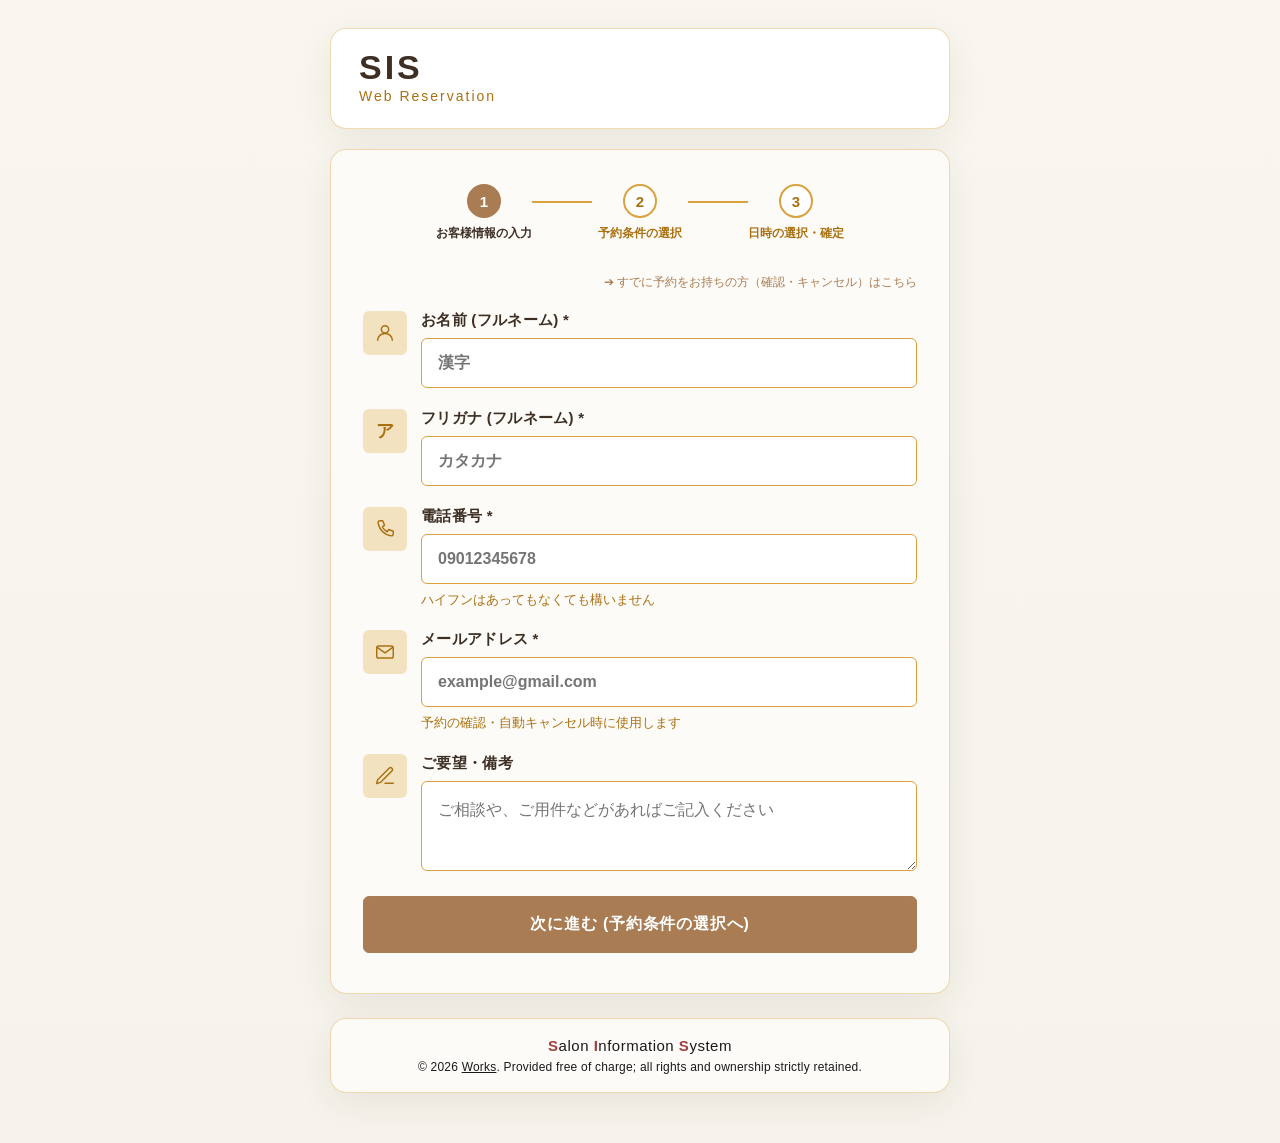
==== index.html @ d967039c "Add files via upload" ====
<!DOCTYPE html>
<html lang="ja">
<head>
  <meta charset="UTF-8">
  <meta name="viewport" content="width=device-width, initial-scale=1.0">
  <title>SIS Web Reservation - ver 4.4.2</title>
  <link rel="stylesheet" href="./style.css?v=1.21.0">
</head>
<body>

<div id="gas-config-bridge" style="display: none;"></div>

<div class="page-header-bar" id="page-header-bar">
  <div class="page-header-left">
    <img id="shop-logo" class="shop-logo" style="display: none;" alt="店舗ロゴ">
    <h1 id="main-title"><span class="title-main">SIS</span><span class="title-sub">Web Reservation</span></h1>
    <div class="subtitle" id="main-subtitle" style="display: none;"></div>
  </div>
  <div class="page-header-right" id="page-header-right" style="display: none;">
    <div class="header-contact-phone" id="header-contact-phone" style="display: none;">
      <svg class="phone-icon" viewBox="0 0 24 24" fill="none" stroke="currentColor" stroke-width="1.8" stroke-linecap="round" stroke-linejoin="round" aria-hidden="true"><path d="M6.5 3h3l2 5-2.5 1.6a11.5 11.5 0 0 0 5.4 5.4L16 12.5l5 2v3a2 2 0 0 1-2.2 2A16.5 16.5 0 0 1 4.5 5.2 2 2 0 0 1 6.5 3z"/></svg>
      <span id="header-contact-phone-text"></span>
    </div>
    <div class="header-contact-info-line" id="header-contact-info-line" style="display: none;"></div>
  </div>
</div>

<div class="container">
  <div id="change-banner" class="change-alert-banner" style="display: none;">
    現在 <strong>【予約日時を変更中】</strong> です。<br>
    <div class="change-alert-box">
      <strong class="change-alert-title">【変更前の予約内容】</strong>
      <div class="change-alert-row"><span class="res-label res-label-short">日時:</span><span id="prev-datetime" class="font-bold"></span></div>
      <div class="change-alert-row"><span class="res-label res-label-short">メニュー:</span><span id="prev-menu" class="font-bold"></span></div>
      <div class="change-alert-row"><span class="res-label res-label-short">担当者:</span><span id="prev-staff" class="font-bold"></span></div>
      <div class="change-alert-row"><span class="res-label res-label-short">予約ID:</span><span id="prev-id" class="font-bold"></span></div>
    </div>
    新しい日時を選択して、一番下の「変更を確定する」ボタンを押してください。
    <button type="button" id="cancel-change-btn" class="btn-cancel-change">➔ 変更をやめる</button>
  </div>

  <div class="step-indicator" id="step-indicator">
    <div class="step-item" data-step="1">
      <div class="step-circle">1</div>
      <div class="step-label">お客様情報の入力</div>
    </div>
    <div class="step-line"></div>
    <div class="step-item" data-step="2">
      <div class="step-circle">2</div>
      <div class="step-label">予約条件の選択</div>
    </div>
    <div class="step-line"></div>
    <div class="step-item" data-step="3">
      <div class="step-circle">3</div>
      <div class="step-label">日時の選択・確定</div>
    </div>
  </div>

  <form id="reservation-form">

    <!-- ==========================================
         STEP 1: お客様情報の入力画面
         ========================================== -->
    <div id="step-1-container" class="step-section">
      <div class="check-link-area">
        <button type="button" id="home-btn" class="btn-link" style="display: none;">⬅ トップページに戻る</button>
        <button type="button" id="go-to-check-btn" class="btn-link">➔ すでに予約をお持ちの方（確認・キャンセル）はこちら</button>
      </div>

      <div class="form-group form-group-icon">
        <div class="field-icon" aria-hidden="true">
          <svg viewBox="0 0 24 24" fill="none" stroke="currentColor" stroke-width="1.6" stroke-linecap="round" stroke-linejoin="round"><circle cx="12" cy="8" r="4"/><path d="M4 20c0-4.4 3.6-7.5 8-7.5s8 3.1 8 7.5"/></svg>
        </div>
        <div class="field-content">
          <label for="name">お名前 (フルネーム) *</label>
          <input type="text" id="name" required placeholder="漢字">
        </div>
      </div>

      <div class="form-group form-group-icon">
        <div class="field-icon field-icon-text" aria-hidden="true">ア</div>
        <div class="field-content">
          <label for="name_kana">フリガナ (フルネーム) *</label>
          <input type="text" id="name_kana" required placeholder="カタカナ">
        </div>
      </div>

      <div class="form-group form-group-icon">
        <div class="field-icon" aria-hidden="true">
          <svg viewBox="0 0 24 24" fill="none" stroke="currentColor" stroke-width="1.6" stroke-linecap="round" stroke-linejoin="round"><path d="M6.5 3h3l2 5-2.5 1.6a11.5 11.5 0 0 0 5.4 5.4L16 12.5l5 2v3a2 2 0 0 1-2.2 2A16.5 16.5 0 0 1 4.5 5.2 2 2 0 0 1 6.5 3z"/></svg>
        </div>
        <div class="field-content">
          <label for="tel">電話番号 *</label>
          <input type="tel" id="tel" required placeholder="09012345678" pattern="^[0-9\-]+$">
          <div class="note">ハイフンはあってもなくても構いません</div>
        </div>
      </div>

      <div class="form-group form-group-icon">
        <div class="field-icon" aria-hidden="true">
          <svg viewBox="0 0 24 24" fill="none" stroke="currentColor" stroke-width="1.6" stroke-linecap="round" stroke-linejoin="round"><rect x="3" y="5.5" width="18" height="13" rx="2"/><path d="M3.5 7l8.5 6 8.5-6"/></svg>
        </div>
        <div class="field-content">
          <label for="email">メールアドレス *</label>
          <input type="email" id="email" required placeholder="example@gmail.com">
          <div class="note">予約の確認・自動キャンセル時に使用します</div>
        </div>
      </div>

      <div class="form-group form-group-icon">
        <div class="field-icon" aria-hidden="true">
          <svg viewBox="0 0 24 24" fill="none" stroke="currentColor" stroke-width="1.6" stroke-linecap="round" stroke-linejoin="round"><path d="M12 20h9"/><path d="M16.5 3.5a2.1 2.1 0 0 1 3 3L7 19l-4.2 1.2L4 16 16.5 3.5z"/></svg>
        </div>
        <div class="field-content">
          <label for="memo">ご要望・備考</label>
          <textarea id="memo" placeholder="ご相談や、ご用件などがあればご記入ください"></textarea>
        </div>
      </div>

      <button type="button" id="to-step-2-btn" class="btn-submit">次に進む (予約条件の選択へ)</button>
    </div>

    <!-- ==========================================
         STEP 2: 予約条件の選択画面
         ========================================== -->
    <div id="step-2-container" class="step-section" style="display: none;">
      <div class="check-link-area">
        <button type="button" id="go-to-check-btn-step2" class="btn-link">➔ すでに予約をお持ちの方（確認・キャンセル）はこちら</button>
      </div>

      <div class="form-group form-group-icon">
        <div class="field-icon" aria-hidden="true">
          <svg viewBox="0 0 24 24" fill="none" stroke="currentColor" stroke-width="1.6" stroke-linecap="round" stroke-linejoin="round"><rect x="3.5" y="5" width="17" height="15" rx="2"/><path d="M3.5 9.5h17"/><path d="M8 3v4"/><path d="M16 3v4"/></svg>
        </div>
        <div class="field-content">
          <label for="date">ご来店希望日 *</label>
          <input type="date" id="date">
        </div>
      </div>

      <div class="form-group form-group-icon" id="staff-group">
        <div class="field-icon" aria-hidden="true">
          <svg viewBox="0 0 24 24" fill="none" stroke="currentColor" stroke-width="1.6" stroke-linecap="round" stroke-linejoin="round"><circle cx="12" cy="8" r="4"/><path d="M4 20c0-4.4 3.6-7.5 8-7.5s8 3.1 8 7.5"/></svg>
        </div>
        <div class="field-content">
          <label for="staff">担当スタッフ *</label>
          <select id="staff">
            <!-- JSが自動組み立て -->
          </select>
        </div>
      </div>

      <div class="form-group form-group-icon">
        <div class="field-icon" aria-hidden="true">
          <svg viewBox="0 0 24 24" fill="none" stroke="currentColor" stroke-width="1.6" stroke-linecap="round" stroke-linejoin="round"><circle cx="6" cy="6" r="3"/><circle cx="6" cy="18" r="3"/><path d="M20 4L8.5 15.5"/><path d="M14.5 14.5L20 20"/><path d="M8.5 8.5L11 11"/></svg>
        </div>
        <div class="field-content">
          <label>施術メニュー<span id="menu-multi-select-note"> (複数選択可)</span> *</label>
          <div id="menu-container" class="menu-checkbox-container">
            <!-- ここにJavaScriptでチェックボックスを動的に生成します -->
          </div>
        </div>
      </div>

      <div class="btn-group">
        <button type="button" id="back-to-step-1-btn" class="btn-back">⬅ 戻る</button>
        <button type="button" id="to-step-3-btn" class="btn-submit">次に進む (空き日時の選択へ)</button>
      </div>
    </div>

    <!-- ==========================================
         STEP 3: 空き日時の選択・確定画面
         ========================================== -->
    <div id="step-3-container" class="step-section" style="display: none;">
      <div class="form-group">
        <label class="label-with-icon">
          <svg viewBox="0 0 24 24" fill="none" stroke="currentColor" stroke-width="1.6" stroke-linecap="round" stroke-linejoin="round" class="label-icon" aria-hidden="true"><circle cx="12" cy="12" r="8.5"/><path d="M12 7.5V12l3 2"/></svg>
          ご来店希望日時を選択してください *
        </label>
        <div class="timetable-nav-group">
          <button type="button" id="prev-timetable-btn" class="btn-timetable-nav">⬅ 前の日程を見る</button>
          <button type="button" id="next-timetable-btn" class="btn-timetable-nav">次の日程を見る ➔</button>
        </div>
        <div id="timetable-loading" class="note" style="display: none;">空き状況をリアルタイムで読み込んでいます...</div>
        <div id="timetable-container">
          <div class="no-data">条件に沿った空き枠を表示しています。</div>
        </div>
        <input type="hidden" id="selected-date">
        <input type="hidden" id="selected-time">
      </div>

      <div class="btn-group">
        <button type="button" id="back-to-step-2-btn" class="btn-back">⬅ 戻る</button>
        <button type="submit" id="submit-btn" class="btn-submit" disabled>日時を選択してください</button>
      </div>
    </div>

  </form>

  <!-- ==========================================
       別画面風: 予約の確認・キャンセル画面
       ========================================== -->
  <div id="check-tab-container" class="step-section" style="display: none;">
    <h2>ご予約の確認・キャンセル</h2>
    <div class="form-group">
      <label for="check-tel">ご登録の電話番号</label>
      <input type="tel" id="check-tel" placeholder="09012345678">
    </div>
    
    <div class="form-group">
      <label for="check-email">ご登録のメールアドレス</label>
      <input type="email" id="check-email" placeholder="example@gmail.com">
      <div class="note">ご予約時に入力した「電話番号」と「メールアドレス」で検索します。</div>
    </div>
    
    <div class="btn-group">
      <button type="button" id="back-from-check-btn" class="btn-back">⬅ 戻る（新規予約へ）</button>
      <button type="button" id="check-btn" class="btn-submit">ご予約状況を確認する</button>
    </div>

    <hr class="section-divider">
    <div id="check-results-area">
      <div class="no-data">情報を入力して確認ボタンを押してください。</div>
    </div>
  </div>

  <!-- ==========================================
       情報セクションのカードから遷移する、断片ページの表示エリア
       ヘッダー・フッターはそのままに、この部分だけ差し替わる
       ========================================== -->
  <div id="page-fragment-container" class="step-section" style="display: none;">
    <div class="check-link-area">
      <button type="button" id="back-to-reservation-btn" class="btn-link">⬅ 予約フォームに戻る</button>
    </div>
    <div id="page-fragment-content"></div>
  </div>

</div>

<div class="info-section" id="info-section" style="display: none;">
  <div class="info-section-heading" id="info-section-heading">Information</div>
  <div class="info-cards" id="info-cards">
    <!-- ここにJavaScriptでカードを動的に生成します -->
  </div>
</div>

<div class="system-footer">
  <span class="footer-highlight">S</span>alon <span class="footer-highlight">I</span>nformation <span class="footer-highlight">S</span>ystem
  <!-- リンク先が決まったら、下の href="#" を書き換える -->
  <div class="copyright-line">&copy; 2026 <a href="#" id="copyright-link" target="_blank" rel="noopener">Works</a>. Provided free of charge; all rights and ownership strictly retained.</div>
</div>

<!-- 予約確定前の確認ポップアップ（装飾できるよう、ブラウザ標準のconfirm()の代わりに自作） -->
<div id="custom-confirm-overlay" class="custom-confirm-overlay" style="display: none;">
  <div class="custom-confirm-box">
    <div id="custom-confirm-message" class="custom-confirm-message"></div>
    <div class="custom-confirm-buttons">
      <button type="button" id="custom-confirm-cancel-btn" class="btn-confirm-cancel">キャンセル</button>
      <button type="button" id="custom-confirm-ok-btn" class="btn-confirm-ok">はい</button>
    </div>
  </div>
</div>

<!-- スクリプトの読み込み末尾にバージョンを追加して強制読み込みを実施 -->
<script src="./js/config.js?v=1.21.0"></script>
<script src="./js/storage.js?v=1.21.0"></script>
<script src="./js/api.js?v=1.21.0"></script>
<script src="./js/utils.js?v=1.21.0"></script>
<script src="./js/ui-core.js?v=1.0.0"></script>
<script src="./js/ui-timetable.js?v=1.0.0"></script>
<script src="./js/ui-events.js?v=1.0.0"></script>
<script src="./js/booking.js?v=1.21.0"></script>

</body>
</html>
---- style.css ----
/* ==========================================================
SIS Frontend Style
Salon Information System
Design : Elegant Salon / Minimal Luxury
※ HTML・JavaScriptの構造は変更せず、CSSのみでデザイン調整
========================================================== */

:root {
--primary-color: #3d2f24;
--accent-color: #a97c53;
--accent-dark: #8a6340;

--bg-color: #f6f3ec;
--card-bg: #fdfbf7;
--input-bg: #ffffff;

--text-color: #362a20;
--sub-text-color: #a97112;

--border-color: #d9a23e;
--border-light: #f0d9a8;

--success-color: #4a6e53;
--success-bg: #f2f7f3;

--danger-color: #a13f3f;
--danger-bg: #fbf4f3;

--shadow-soft: 0 10px 35px rgba(70, 55, 30, 0.08);
--shadow-hover: 0 12px 32px rgba(70, 55, 30, 0.14);

--radius-sm: 6px;
--radius-md: 10px;
--radius-lg: 16px;
}

/* ==========================================================
Reset
========================================================== */

* {
  box-sizing: border-box;
  margin: 0;
  padding: 0;
  font-family:
  "Helvetica Neue",
  "Hiragino Kaku Gothic ProN",
  "Yu Gothic",
  "YuGothic",
  Arial,
  sans-serif;
  }

body {
background:
linear-gradient(
180deg,
#f8f6ee 0%,
#f6f3ec 100%
);

color: var(--text-color);
padding: 28px 16px 50px;

display: flex;
flex-direction: column;
align-items: center;

min-height: 100vh;
}

/* ==========================================================
Main Container
========================================================== */

.container {
max-width: 620px;
width: 100%;

background: var(--card-bg);

padding: 34px 32px 40px;

border: 1px solid rgba(217, 162, 62, 0.4);

border-radius: var(--radius-lg);

box-shadow: var(--shadow-soft);
}

/* ==========================================================
Page Header Bar（ロゴ・店舗名 / 連絡先情報）
========================================================== */

.page-header-bar {
max-width: 620px;
width: 100%;

display: flex;
align-items: flex-start;
justify-content: space-between;

gap: 20px;

margin-bottom: 20px;

flex-wrap: wrap;

background: #ffffff;

padding: 20px 28px;

border: 1px solid rgba(217, 162, 62, 0.4);

border-radius: var(--radius-lg);

box-shadow: var(--shadow-soft);
}

.page-header-left {
display: flex;
flex-direction: column;

flex: 1 1 auto;

min-width: 0;
}

.page-header-right {
flex: 0 0 auto;

text-align: right;

padding-top: 4px;
}

.header-contact-phone {
display: flex;
align-items: center;
justify-content: flex-end;

gap: 6px;

font-size: 18px;
font-weight: 700;

color: var(--primary-color);

margin-bottom: 4px;
}

.header-contact-phone .phone-icon {
width: 18px;
height: 18px;

flex: 0 0 auto;
}

.header-contact-info-line {
font-size: 13px;

color: var(--sub-text-color);
}

/* ==========================================================
Header
========================================================== */

.shop-logo {
display: block;

max-width: 150px;
max-height: 80px;

margin: 0 0 8px;

object-fit: contain;
}

h1 {
font-size: 26px;

text-align: left;

margin-bottom: 4px;

color: var(--primary-color);
}

.title-main {
display: block;

font-size: 34px;
font-weight: 700;

letter-spacing: 3px;

line-height: 1.1;
}

.title-sub {
display: block;

font-size: 14px;
font-weight: 500;

letter-spacing: 2px;

color: var(--sub-text-color);

margin-top: 2px;
}

.subtitle {
text-align: left;

font-size: 13px;

color: var(--sub-text-color);

margin-bottom: 0;

letter-spacing: 0.8px;
}

/* ==========================================================
Step Indicator
========================================================== */

.step-indicator {
display: flex;
align-items: flex-start;
justify-content: center;

margin-bottom: 32px;
}

.step-item {
display: flex;
flex-direction: column;
align-items: center;

flex: 0 0 auto;

width: 96px;
}

.step-circle {
width: 34px;
height: 34px;

display: flex;
align-items: center;
justify-content: center;

border-radius: 50%;

background-color: #fff;

border: 2px solid var(--border-color);

color: var(--sub-text-color);

font-size: 15px;
font-weight: 700;

transition: background-color 0.25s ease, border-color 0.25s ease, color 0.25s ease;
}

.step-label {
margin-top: 8px;

font-size: 12px;
font-weight: 600;

color: var(--sub-text-color);

text-align: center;

line-height: 1.3;

transition: color 0.25s ease;
}

.step-line {
flex: 1 1 auto;

height: 2px;

background-color: var(--border-color);

margin-top: 17px;

max-width: 60px;

transition: background-color 0.25s ease;
}

/* 現在のステップ：塗りつぶし＋濃い色で強調 */
.step-item.active .step-circle {
background-color: var(--accent-color);

border-color: var(--accent-color);

color: #fff;
}

.step-item.active .step-label {
color: var(--primary-color);
}

/* 完了済みのステップ：アクセントカラーの枠線で区別 */
.step-item.completed .step-circle {
border-color: var(--accent-color);

color: var(--accent-color);
}

.step-line.completed {
background-color: var(--accent-color);
}

.system-footer {
max-width: 620px;
width: 100%;

text-align: center;

font-size: 15px;

color: #1a1a1a;

margin-top: 24px;

padding: 18px 24px;

background: var(--card-bg);

border: 1px solid rgba(217, 162, 62, 0.4);

border-radius: var(--radius-lg);

box-shadow: var(--shadow-soft);

letter-spacing: 0.5px;
}

/* ==========================================================
Info Section（トップ下部：ホームページ風の案内リンク集）
========================================================== */

.info-section {
max-width: 620px;
width: 100%;

margin-top: 24px;

padding: 32px 28px;

text-align: center;

background: var(--card-bg);

border: 1px solid rgba(217, 162, 62, 0.4);

border-radius: var(--radius-lg);

box-shadow: var(--shadow-soft);
}

.info-section-heading {
position: relative;

font-size: 18px;
font-weight: 700;

letter-spacing: 2px;

color: var(--primary-color);

margin-bottom: 28px;

padding-bottom: 16px;

border-bottom: 1px solid var(--border-light);
}

.info-cards {
display: flex;
flex-wrap: wrap;

justify-content: center;

gap: 20px;
}

.info-card {
display: flex;
flex-direction: column;
align-items: center;

flex: 1 1 120px;
max-width: 150px;

text-decoration: none;

padding: 4px;

border-radius: var(--radius-sm);

transition: transform 0.2s ease, opacity 0.2s ease;
}

.info-card:hover {
transform: translateY(-3px);

opacity: 0.85;
}

.info-card-icon {
width: 46px;
height: 46px;

display: flex;
align-items: center;
justify-content: center;

border-radius: 50%;

border: 1.5px solid var(--sub-text-color);

color: var(--sub-text-color);

margin-bottom: 10px;

overflow: hidden;
}

.info-card-icon-img {
width: 100%;
height: 100%;

object-fit: cover;
}

.info-card-icon svg {
width: 22px;
height: 22px;
}

.info-card-title {
font-size: 14px;
font-weight: 700;

color: var(--primary-color);

margin-bottom: 6px;
}

.info-card-description {
font-size: 12px;

color: var(--sub-text-color);

line-height: 1.5;
}

.footer-highlight {
color: var(--danger-color);

font-weight: 700;
}

.copyright-line {
font-size: 12px;

color: #1a1a1a;

margin-top: 6px;

letter-spacing: 0.2px;
}

.copyright-line a {
color: #1a1a1a;

text-decoration: underline;
}

.copyright-line a:hover {
color: var(--accent-color);
}

/* ==========================================================
Tabs
========================================================== */

.tabs {
display: flex;

border-bottom: 1px solid var(--border-color);

margin-bottom: 30px;

gap: 4px;
}

.tab-btn {
flex: 1;

padding: 13px 8px;

text-align: center;

background: transparent;

border: none;

font-size: 14px;

font-weight: 500;

color: #9a948d;

cursor: pointer;

transition:
color 0.25s ease,
background-color 0.25s ease;

position: relative;
}

.tab-btn:hover {
color: var(--accent-color);
}

.tab-btn.active {
color: var(--accent-color);

background-color: rgba(169, 124, 83, 0.06);

border-bottom: none;

margin-bottom: 0;
}

.tab-btn.active::after {
content: "";

position: absolute;

left: 22%;
right: 22%;
bottom: -1px;

height: 2px;

background-color: var(--accent-color);

border-radius: 2px;
}

.tab-content {
display: none;
}

.tab-content.active {
display: block;
}

/* ==========================================================
Form
========================================================== */

.form-group {
margin-bottom: 21px;
}

.form-group-icon {
display: flex;
align-items: flex-start;

gap: 14px;
}

.field-icon {
flex: 0 0 auto;

width: 44px;
height: 44px;

display: flex;
align-items: center;
justify-content: center;

border-radius: var(--radius-sm);

background-color: #f3e2c0;

color: var(--sub-text-color);
}

.field-icon svg {
width: 22px;
height: 22px;
}

.field-icon-text {
font-size: 18px;
font-weight: 700;
}

.form-group-icon .field-content {
flex: 1 1 auto;

min-width: 0;
}

.label-with-icon {
display: flex;
align-items: center;

gap: 8px;
}

.label-icon {
width: 20px;
height: 20px;

flex: 0 0 auto;

color: var(--accent-color);
}

label {
display: block;

margin-bottom: 8px;

font-weight: 600;

font-size: 15px;

color: var(--primary-color);

letter-spacing: 0.3px;
}

input[type="text"],
input[type="tel"],
input[type="email"],
input[type="date"],
select,
textarea {
width: 100%;

padding: 15px 16px;

border: 1px solid var(--border-color);

border-radius: var(--radius-sm);

font-size: 16px;

font-weight: 600;

color: var(--text-color);

background-color: var(--input-bg);

transition:
border-color 0.2s ease,
box-shadow 0.2s ease,
background-color 0.2s ease;

appearance: auto;
}

/* type="date" はスマホ（特にiPhone）で高さ・文字位置が崩れやすいため、個別に調整する */
input[type="date"] {
min-height: 52px;

line-height: 1.4;
}

input[type="date"]::-webkit-date-and-time-value {
text-align: left;
}

select option {
font-size: 16px;

font-weight: 600;

font-family: inherit;

color: var(--text-color);

padding: 8px;
}

input:hover,
select:hover,
textarea:hover {
border-color: #b7bcae;
}

input:focus,
select:focus,
textarea:focus {
outline: none;

border-color: var(--accent-color);

box-shadow:
0 0 0 3px rgba(169, 124, 83, 0.14);

background-color: #fffefd;
}

textarea {
resize: vertical;

min-height: 90px;

line-height: 1.6;

font-weight: 400;
}

.note {
font-size: 13px;

color: var(--sub-text-color);

margin-top: 6px;

line-height: 1.5;
}

/* ==========================================================
Main Submit Button
========================================================== */

.btn-submit {
width: 100%;

padding: 17px 18px;

background-color: var(--accent-color);

color: #ffffff;

border: 1px solid var(--accent-color);

border-radius: var(--radius-sm);

font-size: 16px;

font-weight: 600;

letter-spacing: 0.8px;

cursor: pointer;

transition:
background-color 0.25s ease,
border-color 0.25s ease,
box-shadow 0.25s ease,
transform 0.15s ease;

margin-top: 10px;
}

.btn-submit:hover {
background-color: var(--accent-dark);

border-color: var(--accent-dark);

box-shadow: 0 5px 15px rgba(138, 99, 64, 0.20);
}

.btn-submit:active {
transform: translateY(1px);
}

.btn-submit:disabled {
background-color: #d3d6cb;

border-color: #d3d6cb;

cursor: not-allowed;

box-shadow: none;
}

/* ==========================================================
Change Alert
========================================================== */

.change-alert-banner {
display: none;

background-color: #eef0e6;

border: 1px solid #c9cec2;

padding: 17px;

border-radius: var(--radius-md);

margin-bottom: 22px;

font-size: 13px;

color: #5f5750;

line-height: 1.6;
}

.change-alert-banner strong {
color: var(--accent-dark);
}

.change-alert-box {
margin: 12px 0;

padding: 12px 14px;

background-color: #fffdfb;

border-radius: var(--radius-sm);

border-left: 3px solid var(--accent-color);

font-size: 13px;

text-align: left;
}

.change-alert-title {
display: block;

margin-bottom: 6px;

color: var(--accent-dark);

font-weight: 600;
}

.change-alert-row {
margin-bottom: 4px;
}

.change-alert-row:last-child {
margin-bottom: 0;
}

.btn-cancel-change {
background: none;

border: none;

color: var(--danger-color);

font-weight: 500;

cursor: pointer;

text-decoration: underline;

margin-left: 10px;

font-size: 12px;
}

/* ==========================================================
Common Utility
========================================================== */

.font-bold {
font-weight: 600;
}

.text-danger {
color: var(--danger-color);
}

.section-divider {
border: 0;

border-top: 1px solid var(--border-light);

margin: 32px 0;
}

/* ==========================================================
Reservation Result
========================================================== */

.results-title {
font-size: 14px;

margin-bottom: 16px;

color: var(--primary-color);

font-weight: 500;
}

.reservation-card {
border: 1px solid var(--border-color);

border-left: 4px solid var(--accent-color);

padding: 19px;

border-radius: var(--radius-md);

margin-bottom: 18px;

background-color: #fffdfb;

text-align: left;

box-shadow: 0 4px 16px rgba(72, 61, 50, 0.045);

transition:
box-shadow 0.2s ease,
transform 0.2s ease;
}

.reservation-card:hover {
box-shadow: var(--shadow-hover);

transform: translateY(-1px);
}

.res-row {
font-size: 14px;

margin-bottom: 9px;

color: #4d4843;

line-height: 1.5;
}

.res-label {
font-weight: 600;

color: var(--primary-color);

display: inline-block;

width: 85px;
}

.res-label-short {
width: 70px;
}

.res-id-badge {
display: inline-block;

padding: 3px 7px;

background-color: #eee8e1;

color: #6c6259;

font-size: 10px;

font-weight: 600;

border-radius: 4px;

margin-left: 5px;

letter-spacing: 0.3px;
}

/* ==========================================================
Reservation Card Details
========================================================== */

.res-card-divider {
font-size: 14px;

color: #4d4843;

line-height: 1.5;

margin-top: 11px;

border-top: 1px dashed #d5d9cc;

padding-top: 9px;
}

.res-created-time {
font-size: 11px;

color: #9a938c;

margin-top: 6px;

border-top: none;

padding-top: 0;
}

/* ==========================================================
Reservation Action Buttons
========================================================== */

.btn-action-group {
display: flex;

gap: 10px;

margin-top: 15px;
}

.btn-change {
flex: 1;

text-align: center;

padding: 10px 12px;

background-color: var(--accent-color);

color: white;

border: 1px solid var(--accent-color);

border-radius: var(--radius-sm);

font-size: 12px;

font-weight: 500;

cursor: pointer;

transition:
background-color 0.2s ease,
box-shadow 0.2s ease;
}

.btn-change:hover {
background-color: var(--accent-dark);

box-shadow: 0 4px 12px rgba(138, 99, 64, 0.17);
}

.btn-cancel {
flex: 1;

text-align: center;

padding: 10px 12px;

background-color: #fffdfb;

color: var(--danger-color);

border: 1px solid #d9aaa6;

border-radius: var(--radius-sm);

font-size: 12px;

font-weight: 500;

cursor: pointer;

transition:
background-color 0.2s ease,
border-color 0.2s ease;
}

.btn-cancel:hover {
background-color: var(--danger-bg);

border-color: var(--danger-color);
}

.btn-change:disabled,
.btn-cancel:disabled {
background-color: #f0ede8;

color: #a9a196;

border-color: #d3d6cb;

cursor: not-allowed;

box-shadow: none;
}

.no-data {
text-align: center;

color: var(--sub-text-color);

padding: 25px 20px;

font-size: 13px;
}

/* ==========================================================
Timetable
========================================================== */

#timetable-container {
width: 100%;

overflow-x: auto;

margin-top: 12px;

border: 1px solid var(--border-color);

border-radius: var(--radius-md);

background-color: #fffdfb;

box-shadow: 0 4px 18px rgba(72, 61, 50, 0.045);

scrollbar-width: thin;
}

.timetable-table {
width: 100%;

border-collapse: separate;

border-spacing: 0;

text-align: center;

font-size: 13px;

min-width: 450px;
}

.timetable-table th,
.timetable-table td {
border-right: 1px solid var(--border-light);

border-bottom: 1px solid var(--border-light);

padding: 10px 8px;

vertical-align: middle;
}

.timetable-table th:last-child,
.timetable-table td:last-child {
border-right: none;
}

.timetable-table tr:last-child td {
border-bottom: none;
}

.timetable-table th {
background-color: #eeddb0;

color: var(--primary-color);

font-weight: 600;

letter-spacing: 0.3px;
}

.timetable-table th.day-sat {
background-color: #dce8f2;

color: #3d6b91;
}

.timetable-table th.day-sun {
background-color: #f3dede;

color: #a13f3f;
}

.time-col {
background-color: #f3e2c0;

font-weight: 500;

color: var(--sub-text-color);

width: 70px;
}

.slot-cell {
transition:
background-color 0.2s ease,
color 0.2s ease;
}

.slot-available {
color: var(--danger-color);

font-weight: 700;

font-size: 17px;

background-color: #ffffff;

cursor: pointer;

box-shadow: inset 0 0 0 1px var(--border-light);
}

.slot-available:hover {
background-color: #fbf0ef;
}

.slot-unavailable {
color: #a49b90;

background-color: #e7e1d8;

cursor: not-allowed;
}

.slot-available.selected {
background-color: var(--danger-color) !important;

color: #ffffff !important;

box-shadow: none;
}

.shop-holiday-cell {
background-color: #f5f2ee;

color: #817970;

font-size: 13px;

letter-spacing: 0.5px;

padding: 20px 10px;

background-image:
linear-gradient(
45deg,
#ebe6df 25%,
transparent 25%,
transparent 50%,
#ebe6df 50%,
#ebe6df 75%,
transparent 75%,
transparent
);

background-size: 20px 20px;
}

/* ==========================================================
Step Controls
========================================================== */

.btn-group {
display: flex;

gap: 12px;

margin-top: 22px;
}

.btn-back {
flex: 1;

padding: 15px;

background-color: #ffffff;

color: #6d665f;

border: 1px solid var(--border-color);

border-radius: var(--radius-sm);

font-size: 15px;

font-weight: 500;

cursor: pointer;

transition:
background-color 0.2s ease,
color 0.2s ease,
border-color 0.2s ease;

text-align: center;
}

.btn-back:hover {
background-color: #f5f1ec;

color: var(--primary-color);

border-color: #b7bcae;
}

.step-section .btn-submit {
margin-top: 0;
}

/* ==========================================================
Reservation Check
========================================================== */

.check-link-area {
display: flex;

align-items: center;

margin-bottom: 20px;
}

#go-to-check-btn,
#go-to-check-btn-step2 {
margin-left: auto;
}

.btn-link {
background: none;

border: none;

color: var(--accent-color);

font-size: 12px;

font-weight: 500;

cursor: pointer;

text-decoration: none;

transition: color 0.2s ease;
}

.btn-link:hover {
color: var(--accent-dark);

text-decoration: underline;
}

#check-tab-container h2 {
font-size: 18px;

color: var(--primary-color);

margin-bottom: 20px;

text-align: center;

font-weight: 500;

letter-spacing: 0.5px;
}

/* ==========================================================
Mobile
========================================================== */

@media (max-width: 640px) {

body {
padding: 12px 8px 30px;
}

.container {
padding: 27px 18px 30px;

border-radius: 13px;

box-shadow: 0 6px 24px rgba(72, 61, 50, 0.06);

}

.page-header-bar {
flex-direction: column;

align-items: flex-start;

gap: 8px;
}

.info-cards {
gap: 24px 16px;
}

.info-card {
flex: 1 1 40%;
max-width: none;
}

.page-header-right {
text-align: left;
}

h1 {
font-size: 22px;

letter-spacing: 1.5px;

}

.subtitle {
margin-bottom: 24px;
}

.tabs {
margin-bottom: 25px;
}

.tab-btn {
font-size: 13px;

padding: 12px 5px;

}

.form-group {
margin-bottom: 18px;
}

input[type="text"],
input[type="tel"],
input[type="email"],
input[type="date"],
select,
textarea {
font-size: 16px;

padding: 13px;

}

.reservation-card {
padding: 16px;
}

.res-label {
width: 78px;
}

.btn-action-group {
gap: 8px;
}

.btn-change,
.btn-cancel {
padding: 11px 8px;
}

.btn-group {
gap: 9px;
}

.btn-back,
.btn-submit {
padding: 14px 10px;
}

}

/* ==========================================================
Small Mobile
========================================================== */

@media (max-width: 380px) {

body {
padding-left: 5px;
padding-right: 5px;
}

.container {
padding-left: 14px;
padding-right: 14px;
}

h1 {
font-size: 20px;
}

.tab-btn {
font-size: 12px;
}

.res-label {
width: 72px;
}

}

/* ==========================================================
メニュー選択UI（ui.js の renderMenuUI から移動）
========================================================== */

.menu-select-box {
  width: 100%;
  padding: 8px;
  border-radius: 4px;
  border: 1px solid var(--border-color);
}

.menu-checkbox-list {
  display: flex;
  flex-direction: column;
  gap: 8px;
}

.menu-checkbox-list .checkbox-label {
  display: flex;
  align-items: center;
  gap: 8px;
  cursor: pointer;
  font-size: 16px;
  font-weight: 600;
  color: var(--text-color);
}

/* ==========================================================
タイムテーブルのページ送りボタン（次/前の日程を見る）
========================================================== */

.timetable-nav-group {
  display: flex;
  gap: 12px;
  margin-bottom: 12px;
}

.btn-timetable-nav {
  flex: 1;
  padding: 10px;
  background-color: #ffffff;
  color: #6d665f;
  border: 1px solid var(--border-color);
  border-radius: var(--radius-sm);
  font-size: 13px;
  font-weight: 500;
  cursor: pointer;
  transition:
    background-color 0.2s ease,
    color 0.2s ease,
    border-color 0.2s ease;
  text-align: center;
}

.btn-timetable-nav:hover:not(:disabled) {
  background-color: #f5f1ec;
  color: var(--primary-color);
  border-color: #b7bcae;
}

.btn-timetable-nav:disabled {
  opacity: 0.4;
  cursor: not-allowed;
}

/* ==========================================================
Custom Confirm Modal（装飾できる確認ポップアップ）
========================================================== */

.custom-confirm-overlay {
position: fixed;
inset: 0;

background: rgba(30, 25, 15, 0.45);

display: flex;
align-items: center;
justify-content: center;

z-index: 100;

padding: 20px;
}

.custom-confirm-box {
max-width: 420px;
width: 100%;

background: var(--card-bg);

padding: 28px 24px;

border-radius: var(--radius-lg);

box-shadow: var(--shadow-hover);
}

.custom-confirm-message {
font-size: 16px;
line-height: 1.7;

color: var(--text-color);

margin-bottom: 24px;

text-align: center;
}

.custom-confirm-highlight {
color: var(--danger-color);

font-weight: 700;
}

.custom-confirm-buttons {
display: flex;

gap: 12px;
}

.btn-confirm-cancel,
.btn-confirm-ok {
flex: 1 1 0;

padding: 12px;

border-radius: var(--radius-sm);

font-size: 15px;
font-weight: 600;

cursor: pointer;

transition: opacity 0.2s ease;
}

.btn-confirm-cancel {
background: #fff;

border: 1px solid var(--border-color);

color: var(--sub-text-color);
}

.btn-confirm-ok {
background-color: var(--accent-color);

border: 1px solid var(--accent-color);

color: #ffffff;
}

.btn-confirm-cancel:hover,
.btn-confirm-ok:hover {
opacity: 0.85;
}
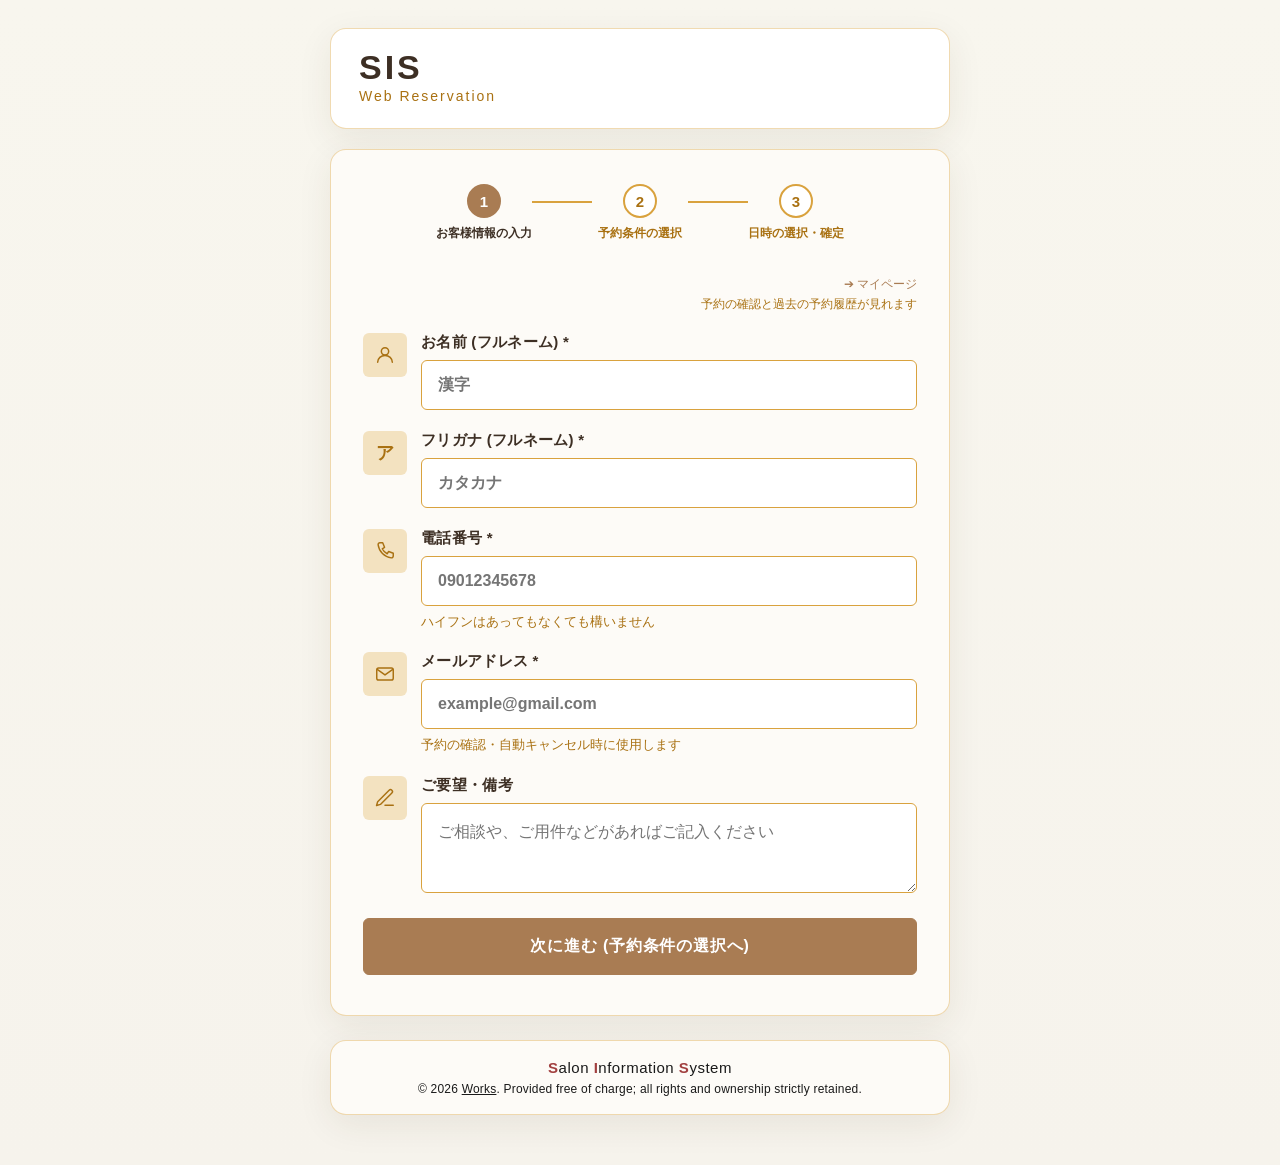
==== commit 740757d0: "Add files via upload" ====
--- a/index.html
+++ b/index.html
@@ -64,7 +64,10 @@
     <div id="step-1-container" class="step-section">
       <div class="check-link-area">
         <button type="button" id="home-btn" class="btn-link" style="display: none;">⬅ トップページに戻る</button>
-        <button type="button" id="go-to-check-btn" class="btn-link">➔ すでに予約をお持ちの方（確認・キャンセル）はこちら</button>
+        <div class="check-link-cta">
+          <button type="button" id="go-to-check-btn" class="btn-link">➔ マイページ</button>
+          <div class="check-link-note">予約の確認と過去の予約履歴が見れます</div>
+        </div>
       </div>
 
       <div class="form-group form-group-icon">
@@ -125,7 +128,10 @@
          ========================================== -->
     <div id="step-2-container" class="step-section" style="display: none;">
       <div class="check-link-area">
-        <button type="button" id="go-to-check-btn-step2" class="btn-link">➔ すでに予約をお持ちの方（確認・キャンセル）はこちら</button>
+        <div class="check-link-cta">
+          <button type="button" id="go-to-check-btn-step2" class="btn-link">➔ マイページ</button>
+          <div class="check-link-note">予約の確認と過去の予約履歴が見れます</div>
+        </div>
       </div>
 
       <div class="form-group form-group-icon">
@@ -159,6 +165,8 @@
           <div id="menu-container" class="menu-checkbox-container">
             <!-- ここにJavaScriptでチェックボックスを動的に生成します -->
           </div>
+          <p id="menu-note-text" class="menu-note-text" style="display: none;"></p>
+          <div id="menu-total-display" class="menu-total-display" style="display: none;"></div>
         </div>
       </div>
 
@@ -219,9 +227,17 @@
     </div>
 
     <hr class="section-divider">
-    <div id="check-results-area">
+
+    <div class="mypage-tabs">
+      <button type="button" class="mypage-tab-btn active" id="mypage-tab-current" data-target="check-results-area">現在の予約</button>
+      <button type="button" class="mypage-tab-btn" id="mypage-tab-history" data-target="history-results-area">過去の履歴</button>
+    </div>
+
+    <div id="check-results-area" class="mypage-tab-panel">
       <div class="no-data">情報を入力して確認ボタンを押してください。</div>
     </div>
+
+    <div id="history-results-area" class="mypage-tab-panel" style="display: none;"></div>
   </div>
 
   <!-- ==========================================
@@ -266,9 +282,7 @@
 <script src="./js/storage.js?v=1.21.0"></script>
 <script src="./js/api.js?v=1.21.0"></script>
 <script src="./js/utils.js?v=1.21.0"></script>
-<script src="./js/ui-core.js?v=1.0.0"></script>
-<script src="./js/ui-timetable.js?v=1.0.0"></script>
-<script src="./js/ui-events.js?v=1.0.0"></script>
+<script src="./js/ui.js?v=1.21.0"></script>
 <script src="./js/booking.js?v=1.21.0"></script>
 
 </body>
--- a/style.css
+++ b/style.css
@@ -981,6 +981,37 @@
 letter-spacing: 0.3px;
 }
 
+.history-card {
+border-left-color: #b7ab9b;
+}
+
+.history-status-badge {
+display: inline-block;
+
+margin-top: 4px;
+
+padding: 3px 10px;
+
+font-size: 11px;
+font-weight: 600;
+
+border-radius: 999px;
+
+letter-spacing: 0.3px;
+}
+
+.history-status-visited {
+background-color: var(--success-bg);
+
+color: var(--success-color);
+}
+
+.history-status-cancelled {
+background-color: var(--danger-bg);
+
+color: var(--danger-color);
+}
+
 /* ==========================================================
 Reservation Card Details
 ========================================================== */
@@ -1228,6 +1259,26 @@
 background-color: #e7e1d8;
 
 cursor: not-allowed;
+}
+
+.slot-waitlist {
+color: var(--accent-dark);
+
+background-color: #f3e2c0;
+
+cursor: pointer;
+
+box-shadow: inset 0 0 0 1px var(--border-color);
+}
+
+.slot-waitlist:hover {
+background-color: #eecf95;
+}
+
+.slot-closed {
+background-color: #f5f2ee;
+
+cursor: default;
 }
 
 .slot-available.selected {
@@ -1327,6 +1378,63 @@
 margin-bottom: 20px;
 }
 
+.mypage-tabs {
+display: flex;
+
+gap: 8px;
+
+margin-bottom: 18px;
+}
+
+.mypage-tab-btn {
+flex: 1 1 0;
+
+padding: 10px 12px;
+
+border: 1px solid var(--border-color);
+
+border-radius: var(--radius-md);
+
+background-color: var(--card-bg);
+
+color: var(--sub-text-color);
+
+font-size: 14px;
+font-weight: 600;
+
+cursor: pointer;
+
+transition:
+background-color 0.2s ease,
+color 0.2s ease;
+}
+
+.mypage-tab-btn.active {
+background-color: var(--accent-color);
+
+color: #ffffff;
+
+border-color: var(--accent-color);
+}
+
+.mypage-tab-panel {
+min-height: 60px;
+}
+
+.check-link-cta {
+margin-left: auto;
+
+text-align: right;
+}
+
+.check-link-note {
+font-size: 12px;
+
+color: var(--sub-text-color);
+
+margin-top: 3px;
+}
+
 #go-to-check-btn,
 #go-to-check-btn-step2 {
 margin-left: auto;
@@ -1531,6 +1639,34 @@
   font-size: 16px;
   font-weight: 600;
   color: var(--text-color);
+}
+
+.menu-note-text {
+  margin-top: 10px;
+
+  padding: 10px 12px;
+
+  background: var(--bg-color, #f7f4ef);
+  border-radius: 8px;
+
+  font-size: 13px;
+  line-height: 1.6;
+  color: var(--sub-text-color, #8a7a68);
+}
+
+.menu-total-display {
+  margin-top: 10px;
+
+  padding: 10px 14px;
+
+  background: var(--accent-color, #b58a54);
+  border-radius: 8px;
+
+  font-size: 15px;
+  font-weight: 700;
+  color: #ffffff;
+
+  text-align: right;
 }
 
 /* ==========================================================
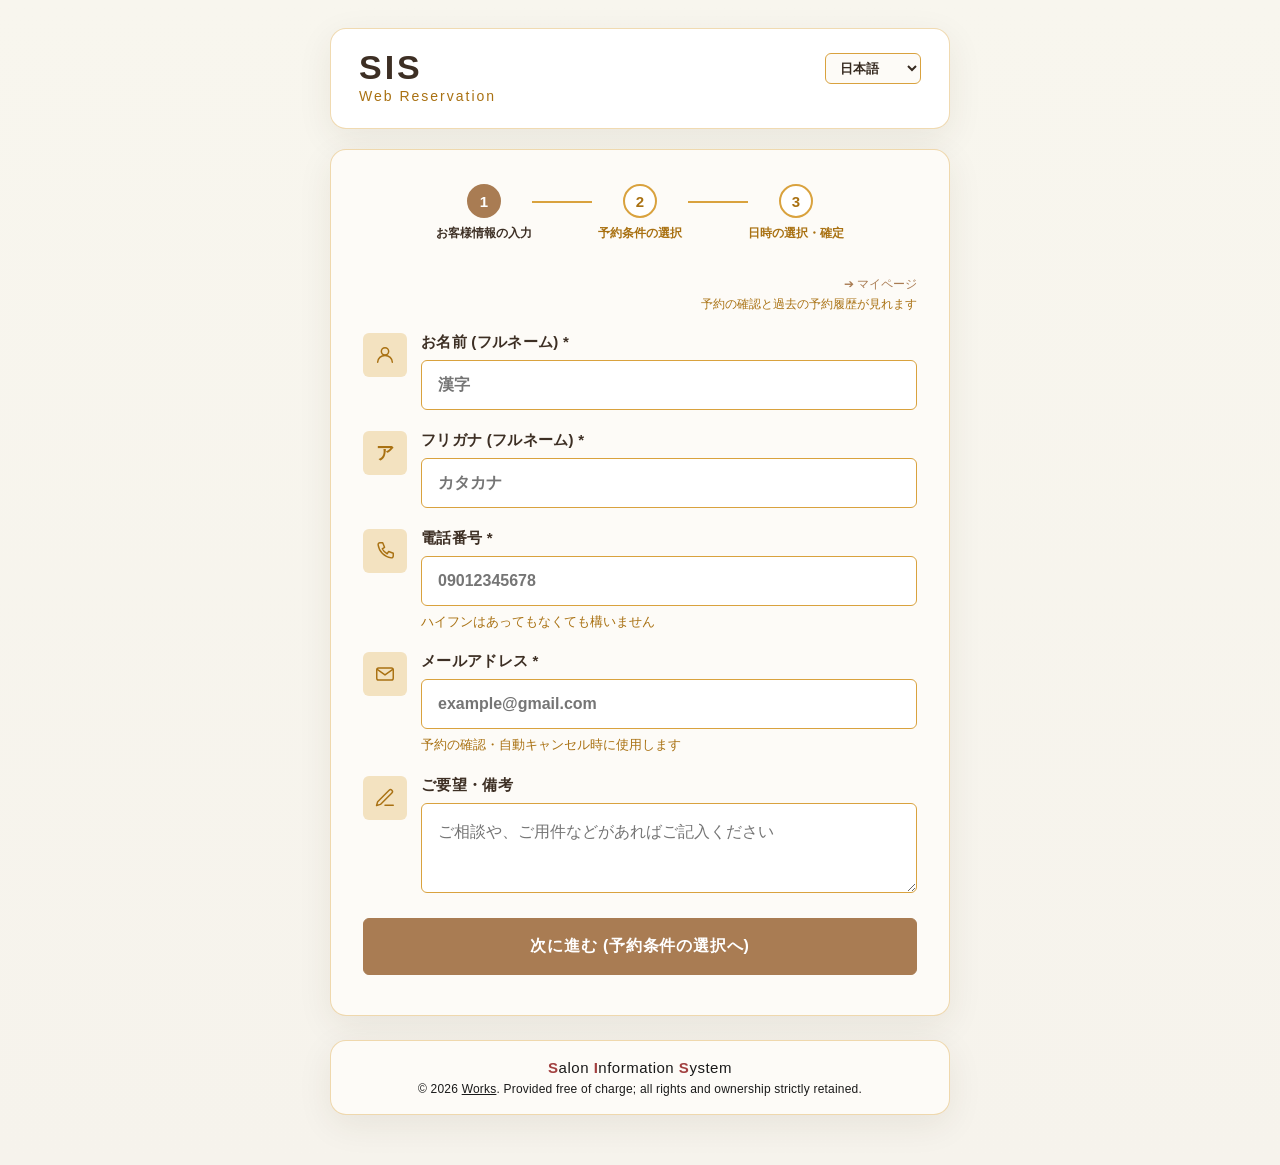
==== commit 591bae3c: "Add files via upload" ====
--- a/index.html
+++ b/index.html
@@ -23,36 +23,46 @@
     </div>
     <div class="header-contact-info-line" id="header-contact-info-line" style="display: none;"></div>
   </div>
+  <div class="lang-switcher">
+    <select id="lang-select" aria-label="Language">
+      <option value="ja">日本語</option>
+      <option value="en">English</option>
+      <option value="ko">한국어</option>
+      <option value="zh-CN">简体中文</option>
+      <option value="zh-TW">繁體中文</option>
+      <option value="fr">Français</option>
+    </select>
+  </div>
 </div>
 
 <div class="container">
-  <div id="change-banner" class="change-alert-banner" style="display: none;">
-    現在 <strong>【予約日時を変更中】</strong> です。<br>
-    <div class="change-alert-box">
-      <strong class="change-alert-title">【変更前の予約内容】</strong>
-      <div class="change-alert-row"><span class="res-label res-label-short">日時:</span><span id="prev-datetime" class="font-bold"></span></div>
-      <div class="change-alert-row"><span class="res-label res-label-short">メニュー:</span><span id="prev-menu" class="font-bold"></span></div>
-      <div class="change-alert-row"><span class="res-label res-label-short">担当者:</span><span id="prev-staff" class="font-bold"></span></div>
-      <div class="change-alert-row"><span class="res-label res-label-short">予約ID:</span><span id="prev-id" class="font-bold"></span></div>
-    </div>
-    新しい日時を選択して、一番下の「変更を確定する」ボタンを押してください。
-    <button type="button" id="cancel-change-btn" class="btn-cancel-change">➔ 変更をやめる</button>
-  </div>
-
+  <div id="change-banner" class="change-alert-banner" style="display: none;">
+    <span data-i18n-html="change_banner_status">現在 <strong>【予約日時を変更中】</strong> です。</span><br>
+    <div class="change-alert-box">
+      <strong class="change-alert-title" data-i18n="change_banner_prev_title">【変更前の予約内容】</strong>
+      <div class="change-alert-row"><span class="res-label res-label-short" data-i18n="change_banner_label_datetime">日時:</span><span id="prev-datetime" class="font-bold"></span></div>
+      <div class="change-alert-row"><span class="res-label res-label-short" data-i18n="change_banner_label_menu">メニュー:</span><span id="prev-menu" class="font-bold"></span></div>
+      <div class="change-alert-row"><span class="res-label res-label-short" data-i18n="change_banner_label_staff">担当者:</span><span id="prev-staff" class="font-bold"></span></div>
+      <div class="change-alert-row"><span class="res-label res-label-short" data-i18n="change_banner_label_id">予約ID:</span><span id="prev-id" class="font-bold"></span></div>
+    </div>
+    <span data-i18n="change_banner_instruction">新しい日時を選択して、一番下の「変更を確定する」ボタンを押してください。</span>
+    <button type="button" id="cancel-change-btn" class="btn-cancel-change" data-i18n="change_banner_cancel_btn">➔ 変更をやめる</button>
+  </div>
+
   <div class="step-indicator" id="step-indicator">
     <div class="step-item" data-step="1">
       <div class="step-circle">1</div>
-      <div class="step-label">お客様情報の入力</div>
+      <div class="step-label" data-i18n="step_label_1">お客様情報の入力</div>
     </div>
     <div class="step-line"></div>
     <div class="step-item" data-step="2">
       <div class="step-circle">2</div>
-      <div class="step-label">予約条件の選択</div>
+      <div class="step-label" data-i18n="step_label_2">予約条件の選択</div>
     </div>
     <div class="step-line"></div>
     <div class="step-item" data-step="3">
       <div class="step-circle">3</div>
-      <div class="step-label">日時の選択・確定</div>
+      <div class="step-label" data-i18n="step_label_3">日時の選択・確定</div>
     </div>
   </div>
 
@@ -65,8 +75,8 @@
       <div class="check-link-area">
         <button type="button" id="home-btn" class="btn-link" style="display: none;">⬅ トップページに戻る</button>
         <div class="check-link-cta">
-          <button type="button" id="go-to-check-btn" class="btn-link">➔ マイページ</button>
-          <div class="check-link-note">予約の確認と過去の予約履歴が見れます</div>
+          <button type="button" id="go-to-check-btn" class="btn-link" data-i18n="mypage_link">➔ マイページ</button>
+          <div class="check-link-note" data-i18n="mypage_note">予約の確認と過去の予約履歴が見れます</div>
         </div>
       </div>
 
@@ -75,16 +85,16 @@
           <svg viewBox="0 0 24 24" fill="none" stroke="currentColor" stroke-width="1.6" stroke-linecap="round" stroke-linejoin="round"><circle cx="12" cy="8" r="4"/><path d="M4 20c0-4.4 3.6-7.5 8-7.5s8 3.1 8 7.5"/></svg>
         </div>
         <div class="field-content">
-          <label for="name">お名前 (フルネーム) *</label>
-          <input type="text" id="name" required placeholder="漢字">
+          <label for="name" data-i18n="label_name">お名前 (フルネーム) *</label>
+          <input type="text" id="name" required placeholder="漢字" data-i18n-placeholder="placeholder_name">
         </div>
       </div>
 
       <div class="form-group form-group-icon">
         <div class="field-icon field-icon-text" aria-hidden="true">ア</div>
         <div class="field-content">
-          <label for="name_kana">フリガナ (フルネーム) *</label>
-          <input type="text" id="name_kana" required placeholder="カタカナ">
+          <label for="name_kana" data-i18n="label_name_kana">フリガナ (フルネーム) *</label>
+          <input type="text" id="name_kana" required placeholder="カタカナ" data-i18n-placeholder="placeholder_name_kana">
         </div>
       </div>
 
@@ -93,9 +103,9 @@
           <svg viewBox="0 0 24 24" fill="none" stroke="currentColor" stroke-width="1.6" stroke-linecap="round" stroke-linejoin="round"><path d="M6.5 3h3l2 5-2.5 1.6a11.5 11.5 0 0 0 5.4 5.4L16 12.5l5 2v3a2 2 0 0 1-2.2 2A16.5 16.5 0 0 1 4.5 5.2 2 2 0 0 1 6.5 3z"/></svg>
         </div>
         <div class="field-content">
-          <label for="tel">電話番号 *</label>
-          <input type="tel" id="tel" required placeholder="09012345678" pattern="^[0-9\-]+$">
-          <div class="note">ハイフンはあってもなくても構いません</div>
+          <label for="tel" data-i18n="label_tel">電話番号 *</label>
+          <input type="tel" id="tel" required placeholder="09012345678" pattern="^[0-9\-]+$" data-i18n-placeholder="placeholder_tel">
+          <div class="note" data-i18n="note_tel">ハイフンはあってもなくても構いません</div>
         </div>
       </div>
 
@@ -104,9 +114,9 @@
           <svg viewBox="0 0 24 24" fill="none" stroke="currentColor" stroke-width="1.6" stroke-linecap="round" stroke-linejoin="round"><rect x="3" y="5.5" width="18" height="13" rx="2"/><path d="M3.5 7l8.5 6 8.5-6"/></svg>
         </div>
         <div class="field-content">
-          <label for="email">メールアドレス *</label>
-          <input type="email" id="email" required placeholder="example@gmail.com">
-          <div class="note">予約の確認・自動キャンセル時に使用します</div>
+          <label for="email" data-i18n="label_email">メールアドレス *</label>
+          <input type="email" id="email" required placeholder="example@gmail.com" data-i18n-placeholder="placeholder_email">
+          <div class="note" data-i18n="note_email">予約の確認・自動キャンセル時に使用します</div>
         </div>
       </div>
 
@@ -115,12 +125,12 @@
           <svg viewBox="0 0 24 24" fill="none" stroke="currentColor" stroke-width="1.6" stroke-linecap="round" stroke-linejoin="round"><path d="M12 20h9"/><path d="M16.5 3.5a2.1 2.1 0 0 1 3 3L7 19l-4.2 1.2L4 16 16.5 3.5z"/></svg>
         </div>
         <div class="field-content">
-          <label for="memo">ご要望・備考</label>
-          <textarea id="memo" placeholder="ご相談や、ご用件などがあればご記入ください"></textarea>
-        </div>
-      </div>
-
-      <button type="button" id="to-step-2-btn" class="btn-submit">次に進む (予約条件の選択へ)</button>
+          <label for="memo" data-i18n="label_memo">ご要望・備考</label>
+          <textarea id="memo" placeholder="ご相談や、ご用件などがあればご記入ください" data-i18n-placeholder="placeholder_memo"></textarea>
+        </div>
+      </div>
+
+      <button type="button" id="to-step-2-btn" class="btn-submit" data-i18n="btn_to_step2">次に進む (予約条件の選択へ)</button>
     </div>
 
     <!-- ==========================================
@@ -129,8 +139,8 @@
     <div id="step-2-container" class="step-section" style="display: none;">
       <div class="check-link-area">
         <div class="check-link-cta">
-          <button type="button" id="go-to-check-btn-step2" class="btn-link">➔ マイページ</button>
-          <div class="check-link-note">予約の確認と過去の予約履歴が見れます</div>
+          <button type="button" id="go-to-check-btn-step2" class="btn-link" data-i18n="mypage_link">➔ マイページ</button>
+          <div class="check-link-note" data-i18n="mypage_note">予約の確認と過去の予約履歴が見れます</div>
         </div>
       </div>
 
@@ -139,7 +149,7 @@
           <svg viewBox="0 0 24 24" fill="none" stroke="currentColor" stroke-width="1.6" stroke-linecap="round" stroke-linejoin="round"><rect x="3.5" y="5" width="17" height="15" rx="2"/><path d="M3.5 9.5h17"/><path d="M8 3v4"/><path d="M16 3v4"/></svg>
         </div>
         <div class="field-content">
-          <label for="date">ご来店希望日 *</label>
+          <label for="date" data-i18n="label_date">ご来店希望日 *</label>
           <input type="date" id="date">
         </div>
       </div>
@@ -149,7 +159,7 @@
           <svg viewBox="0 0 24 24" fill="none" stroke="currentColor" stroke-width="1.6" stroke-linecap="round" stroke-linejoin="round"><circle cx="12" cy="8" r="4"/><path d="M4 20c0-4.4 3.6-7.5 8-7.5s8 3.1 8 7.5"/></svg>
         </div>
         <div class="field-content">
-          <label for="staff">担当スタッフ *</label>
+          <label for="staff" data-i18n="label_staff">担当スタッフ *</label>
           <select id="staff">
             <!-- JSが自動組み立て -->
           </select>
@@ -161,7 +171,7 @@
           <svg viewBox="0 0 24 24" fill="none" stroke="currentColor" stroke-width="1.6" stroke-linecap="round" stroke-linejoin="round"><circle cx="6" cy="6" r="3"/><circle cx="6" cy="18" r="3"/><path d="M20 4L8.5 15.5"/><path d="M14.5 14.5L20 20"/><path d="M8.5 8.5L11 11"/></svg>
         </div>
         <div class="field-content">
-          <label>施術メニュー<span id="menu-multi-select-note"> (複数選択可)</span> *</label>
+          <label><span data-i18n="label_menu">施術メニュー</span><span id="menu-multi-select-note" data-i18n="label_menu_multi_note"> (複数選択可)</span> *</label>
           <div id="menu-container" class="menu-checkbox-container">
             <!-- ここにJavaScriptでチェックボックスを動的に生成します -->
           </div>
@@ -171,8 +181,8 @@
       </div>
 
       <div class="btn-group">
-        <button type="button" id="back-to-step-1-btn" class="btn-back">⬅ 戻る</button>
-        <button type="button" id="to-step-3-btn" class="btn-submit">次に進む (空き日時の選択へ)</button>
+        <button type="button" id="back-to-step-1-btn" class="btn-back" data-i18n="btn_back">⬅ 戻る</button>
+        <button type="button" id="to-step-3-btn" class="btn-submit" data-i18n="btn_to_step3">次に進む (空き日時の選択へ)</button>
       </div>
     </div>
 
@@ -183,23 +193,23 @@
       <div class="form-group">
         <label class="label-with-icon">
           <svg viewBox="0 0 24 24" fill="none" stroke="currentColor" stroke-width="1.6" stroke-linecap="round" stroke-linejoin="round" class="label-icon" aria-hidden="true"><circle cx="12" cy="12" r="8.5"/><path d="M12 7.5V12l3 2"/></svg>
-          ご来店希望日時を選択してください *
+          <span data-i18n="label_datetime_select">ご来店希望日時を選択してください *</span>
         </label>
         <div class="timetable-nav-group">
-          <button type="button" id="prev-timetable-btn" class="btn-timetable-nav">⬅ 前の日程を見る</button>
-          <button type="button" id="next-timetable-btn" class="btn-timetable-nav">次の日程を見る ➔</button>
-        </div>
-        <div id="timetable-loading" class="note" style="display: none;">空き状況をリアルタイムで読み込んでいます...</div>
+          <button type="button" id="prev-timetable-btn" class="btn-timetable-nav" data-i18n="btn_prev_timetable">⬅ 前の日程を見る</button>
+          <button type="button" id="next-timetable-btn" class="btn-timetable-nav" data-i18n="btn_next_timetable">次の日程を見る ➔</button>
+        </div>
+        <div id="timetable-loading" class="note" style="display: none;" data-i18n="timetable_loading">空き状況をリアルタイムで読み込んでいます...</div>
         <div id="timetable-container">
-          <div class="no-data">条件に沿った空き枠を表示しています。</div>
+          <div class="no-data" data-i18n="timetable_placeholder">条件に沿った空き枠を表示しています。</div>
         </div>
         <input type="hidden" id="selected-date">
         <input type="hidden" id="selected-time">
       </div>
 
       <div class="btn-group">
-        <button type="button" id="back-to-step-2-btn" class="btn-back">⬅ 戻る</button>
-        <button type="submit" id="submit-btn" class="btn-submit" disabled>日時を選択してください</button>
+        <button type="button" id="back-to-step-2-btn" class="btn-back" data-i18n="btn_back">⬅ 戻る</button>
+        <button type="submit" id="submit-btn" class="btn-submit" disabled data-i18n="submit_btn_default">日時を選択してください</button>
       </div>
     </div>
 
@@ -209,32 +219,32 @@
        別画面風: 予約の確認・キャンセル画面
        ========================================== -->
   <div id="check-tab-container" class="step-section" style="display: none;">
-    <h2>ご予約の確認・キャンセル</h2>
+    <h2 data-i18n="mypage_title">ご予約の確認・キャンセル</h2>
     <div class="form-group">
-      <label for="check-tel">ご登録の電話番号</label>
-      <input type="tel" id="check-tel" placeholder="09012345678">
+      <label for="check-tel" data-i18n="label_check_tel">ご登録の電話番号</label>
+      <input type="tel" id="check-tel" placeholder="09012345678" data-i18n-placeholder="placeholder_tel">
     </div>
     
     <div class="form-group">
-      <label for="check-email">ご登録のメールアドレス</label>
-      <input type="email" id="check-email" placeholder="example@gmail.com">
-      <div class="note">ご予約時に入力した「電話番号」と「メールアドレス」で検索します。</div>
+      <label for="check-email" data-i18n="label_check_email">ご登録のメールアドレス</label>
+      <input type="email" id="check-email" placeholder="example@gmail.com" data-i18n-placeholder="placeholder_email">
+      <div class="note" data-i18n="note_check">ご予約時に入力した「電話番号」と「メールアドレス」で検索します。</div>
     </div>
     
     <div class="btn-group">
-      <button type="button" id="back-from-check-btn" class="btn-back">⬅ 戻る（新規予約へ）</button>
-      <button type="button" id="check-btn" class="btn-submit">ご予約状況を確認する</button>
+      <button type="button" id="back-from-check-btn" class="btn-back" data-i18n="btn_back_to_new">⬅ 戻る（新規予約へ）</button>
+      <button type="button" id="check-btn" class="btn-submit" data-i18n="btn_check">ご予約状況を確認する</button>
     </div>
 
     <hr class="section-divider">
 
     <div class="mypage-tabs">
-      <button type="button" class="mypage-tab-btn active" id="mypage-tab-current" data-target="check-results-area">現在の予約</button>
-      <button type="button" class="mypage-tab-btn" id="mypage-tab-history" data-target="history-results-area">過去の履歴</button>
+      <button type="button" class="mypage-tab-btn active" id="mypage-tab-current" data-target="check-results-area" data-i18n="tab_current">現在の予約</button>
+      <button type="button" class="mypage-tab-btn" id="mypage-tab-history" data-target="history-results-area" data-i18n="tab_history">過去の履歴</button>
     </div>
 
     <div id="check-results-area" class="mypage-tab-panel">
-      <div class="no-data">情報を入力して確認ボタンを押してください。</div>
+      <div class="no-data" data-i18n="check_placeholder">情報を入力して確認ボタンを押してください。</div>
     </div>
 
     <div id="history-results-area" class="mypage-tab-panel" style="display: none;"></div>
@@ -246,7 +256,7 @@
        ========================================== -->
   <div id="page-fragment-container" class="step-section" style="display: none;">
     <div class="check-link-area">
-      <button type="button" id="back-to-reservation-btn" class="btn-link">⬅ 予約フォームに戻る</button>
+      <button type="button" id="back-to-reservation-btn" class="btn-link" data-i18n="btn_back_to_form">⬅ 予約フォームに戻る</button>
     </div>
     <div id="page-fragment-content"></div>
   </div>
@@ -271,13 +281,14 @@
   <div class="custom-confirm-box">
     <div id="custom-confirm-message" class="custom-confirm-message"></div>
     <div class="custom-confirm-buttons">
-      <button type="button" id="custom-confirm-cancel-btn" class="btn-confirm-cancel">キャンセル</button>
-      <button type="button" id="custom-confirm-ok-btn" class="btn-confirm-ok">はい</button>
+      <button type="button" id="custom-confirm-cancel-btn" class="btn-confirm-cancel" data-i18n="confirm_cancel_btn">キャンセル</button>
+      <button type="button" id="custom-confirm-ok-btn" class="btn-confirm-ok" data-i18n="confirm_ok_btn">はい</button>
     </div>
   </div>
 </div>
 
 <!-- スクリプトの読み込み末尾にバージョンを追加して強制読み込みを実施 -->
+<script src="./js/i18n.js?v=1.0.0"></script>
 <script src="./js/config.js?v=1.21.0"></script>
 <script src="./js/storage.js?v=1.21.0"></script>
 <script src="./js/api.js?v=1.21.0"></script>
--- a/style.css
+++ b/style.css
@@ -134,6 +134,29 @@
 padding-top: 4px;
 }
 
+.lang-switcher {
+flex: 0 0 auto;
+
+padding-top: 4px;
+}
+
+.lang-switcher select {
+padding: 6px 10px;
+
+border: 1px solid var(--border-color);
+
+border-radius: var(--radius-sm);
+
+background-color: var(--card-bg);
+
+color: var(--text-color);
+
+font-size: 13px;
+font-weight: 600;
+
+cursor: pointer;
+}
+
 .header-contact-phone {
 display: flex;
 align-items: center;
@@ -1516,6 +1539,10 @@
 
 .page-header-right {
 text-align: left;
+}
+
+.lang-switcher {
+padding-top: 0;
 }
 
 h1 {
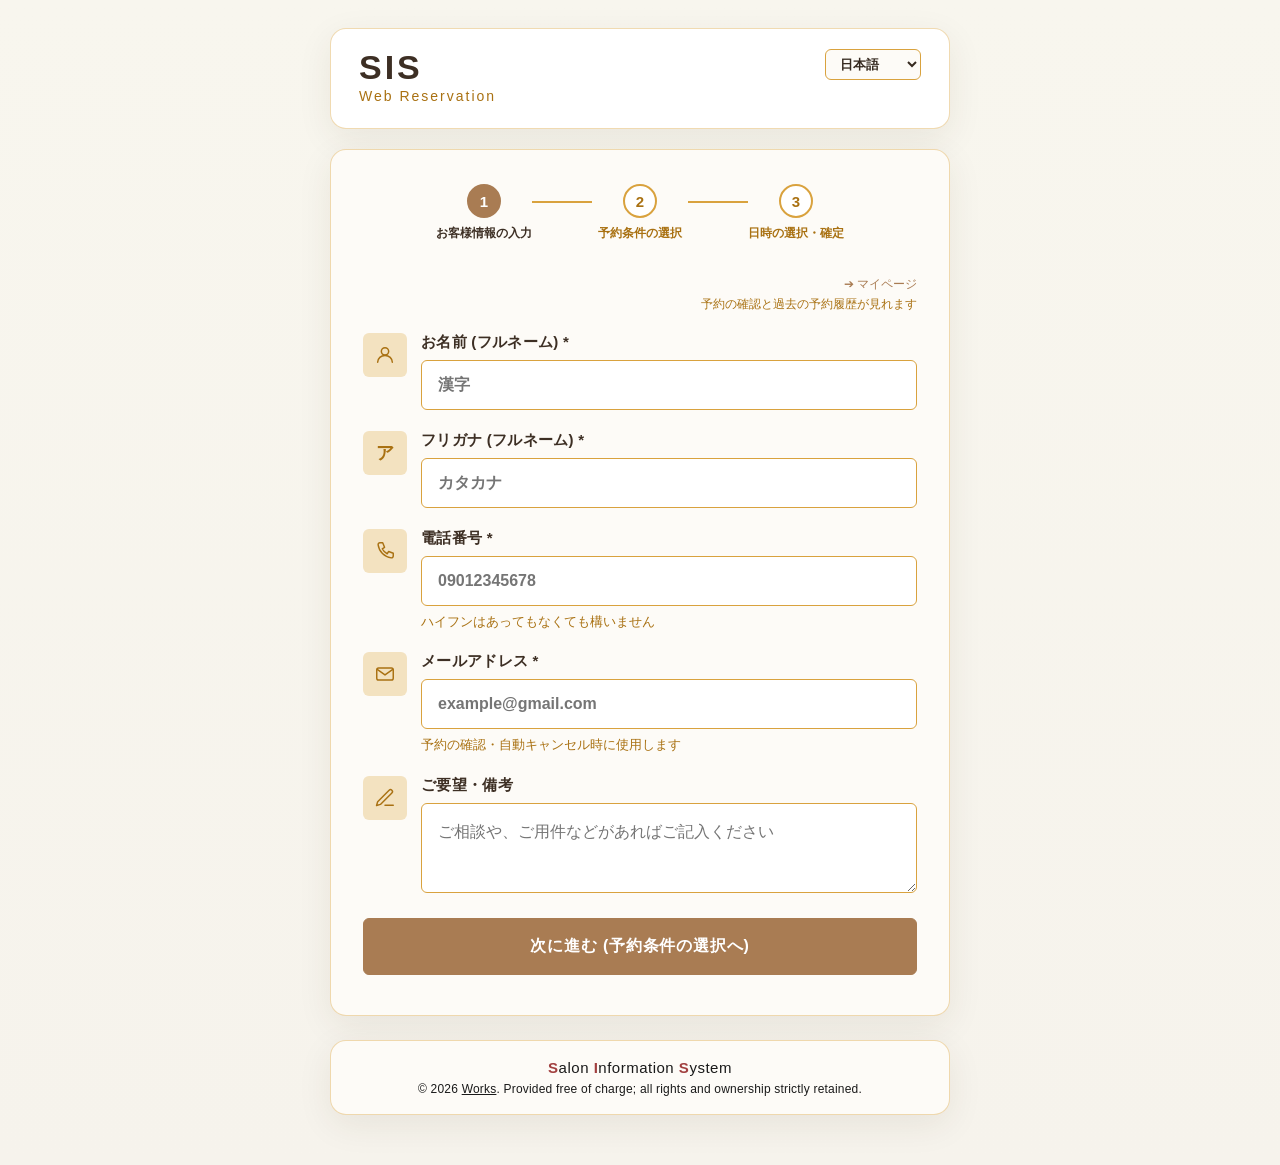
==== commit 8caf84d5: "Add files via upload" ====
--- a/index.html
+++ b/index.html
@@ -16,22 +16,24 @@
     <h1 id="main-title"><span class="title-main">SIS</span><span class="title-sub">Web Reservation</span></h1>
     <div class="subtitle" id="main-subtitle" style="display: none;"></div>
   </div>
-  <div class="page-header-right" id="page-header-right" style="display: none;">
-    <div class="header-contact-phone" id="header-contact-phone" style="display: none;">
-      <svg class="phone-icon" viewBox="0 0 24 24" fill="none" stroke="currentColor" stroke-width="1.8" stroke-linecap="round" stroke-linejoin="round" aria-hidden="true"><path d="M6.5 3h3l2 5-2.5 1.6a11.5 11.5 0 0 0 5.4 5.4L16 12.5l5 2v3a2 2 0 0 1-2.2 2A16.5 16.5 0 0 1 4.5 5.2 2 2 0 0 1 6.5 3z"/></svg>
-      <span id="header-contact-phone-text"></span>
-    </div>
-    <div class="header-contact-info-line" id="header-contact-info-line" style="display: none;"></div>
-  </div>
-  <div class="lang-switcher">
-    <select id="lang-select" aria-label="Language">
-      <option value="ja">日本語</option>
-      <option value="en">English</option>
-      <option value="ko">한국어</option>
-      <option value="zh-CN">简体中文</option>
-      <option value="zh-TW">繁體中文</option>
-      <option value="fr">Français</option>
-    </select>
+  <div class="page-header-right-group">
+    <div class="lang-switcher">
+      <select id="lang-select" aria-label="Language">
+        <option value="ja">日本語</option>
+        <option value="en">English</option>
+        <option value="ko">한국어</option>
+        <option value="zh-CN">简体中文</option>
+        <option value="zh-TW">繁體中文</option>
+        <option value="fr">Français</option>
+      </select>
+    </div>
+    <div class="page-header-right" id="page-header-right" style="display: none;">
+      <div class="header-contact-phone" id="header-contact-phone" style="display: none;">
+        <svg class="phone-icon" viewBox="0 0 24 24" fill="none" stroke="currentColor" stroke-width="1.8" stroke-linecap="round" stroke-linejoin="round" aria-hidden="true"><path d="M6.5 3h3l2 5-2.5 1.6a11.5 11.5 0 0 0 5.4 5.4L16 12.5l5 2v3a2 2 0 0 1-2.2 2A16.5 16.5 0 0 1 4.5 5.2 2 2 0 0 1 6.5 3z"/></svg>
+        <span id="header-contact-phone-text"></span>
+      </div>
+      <div class="header-contact-info-line" id="header-contact-info-line" style="display: none;"></div>
+    </div>
   </div>
 </div>
 
@@ -241,6 +243,7 @@
     <div class="mypage-tabs">
       <button type="button" class="mypage-tab-btn active" id="mypage-tab-current" data-target="check-results-area" data-i18n="tab_current">現在の予約</button>
       <button type="button" class="mypage-tab-btn" id="mypage-tab-history" data-target="history-results-area" data-i18n="tab_history">過去の履歴</button>
+      <button type="button" class="mypage-tab-btn" id="mypage-tab-waitlist" data-target="waitlist-results-area" data-i18n="tab_waitlist">キャンセル待ち</button>
     </div>
 
     <div id="check-results-area" class="mypage-tab-panel">
@@ -248,6 +251,8 @@
     </div>
 
     <div id="history-results-area" class="mypage-tab-panel" style="display: none;"></div>
+
+    <div id="waitlist-results-area" class="mypage-tab-panel" style="display: none;"></div>
   </div>
 
   <!-- ==========================================
--- a/style.css
+++ b/style.css
@@ -126,18 +126,24 @@
 min-width: 0;
 }
 
+.page-header-right-group {
+display: flex;
+flex-direction: column;
+align-items: flex-end;
+
+flex: 0 0 auto;
+
+gap: 4px;
+}
+
 .page-header-right {
 flex: 0 0 auto;
 
 text-align: right;
-
-padding-top: 4px;
 }
 
 .lang-switcher {
 flex: 0 0 auto;
-
-padding-top: 4px;
 }
 
 .lang-switcher select {
@@ -1537,12 +1543,12 @@
 max-width: none;
 }
 
+.page-header-right-group {
+align-items: flex-start;
+}
+
 .page-header-right {
 text-align: left;
-}
-
-.lang-switcher {
-padding-top: 0;
 }
 
 h1 {
